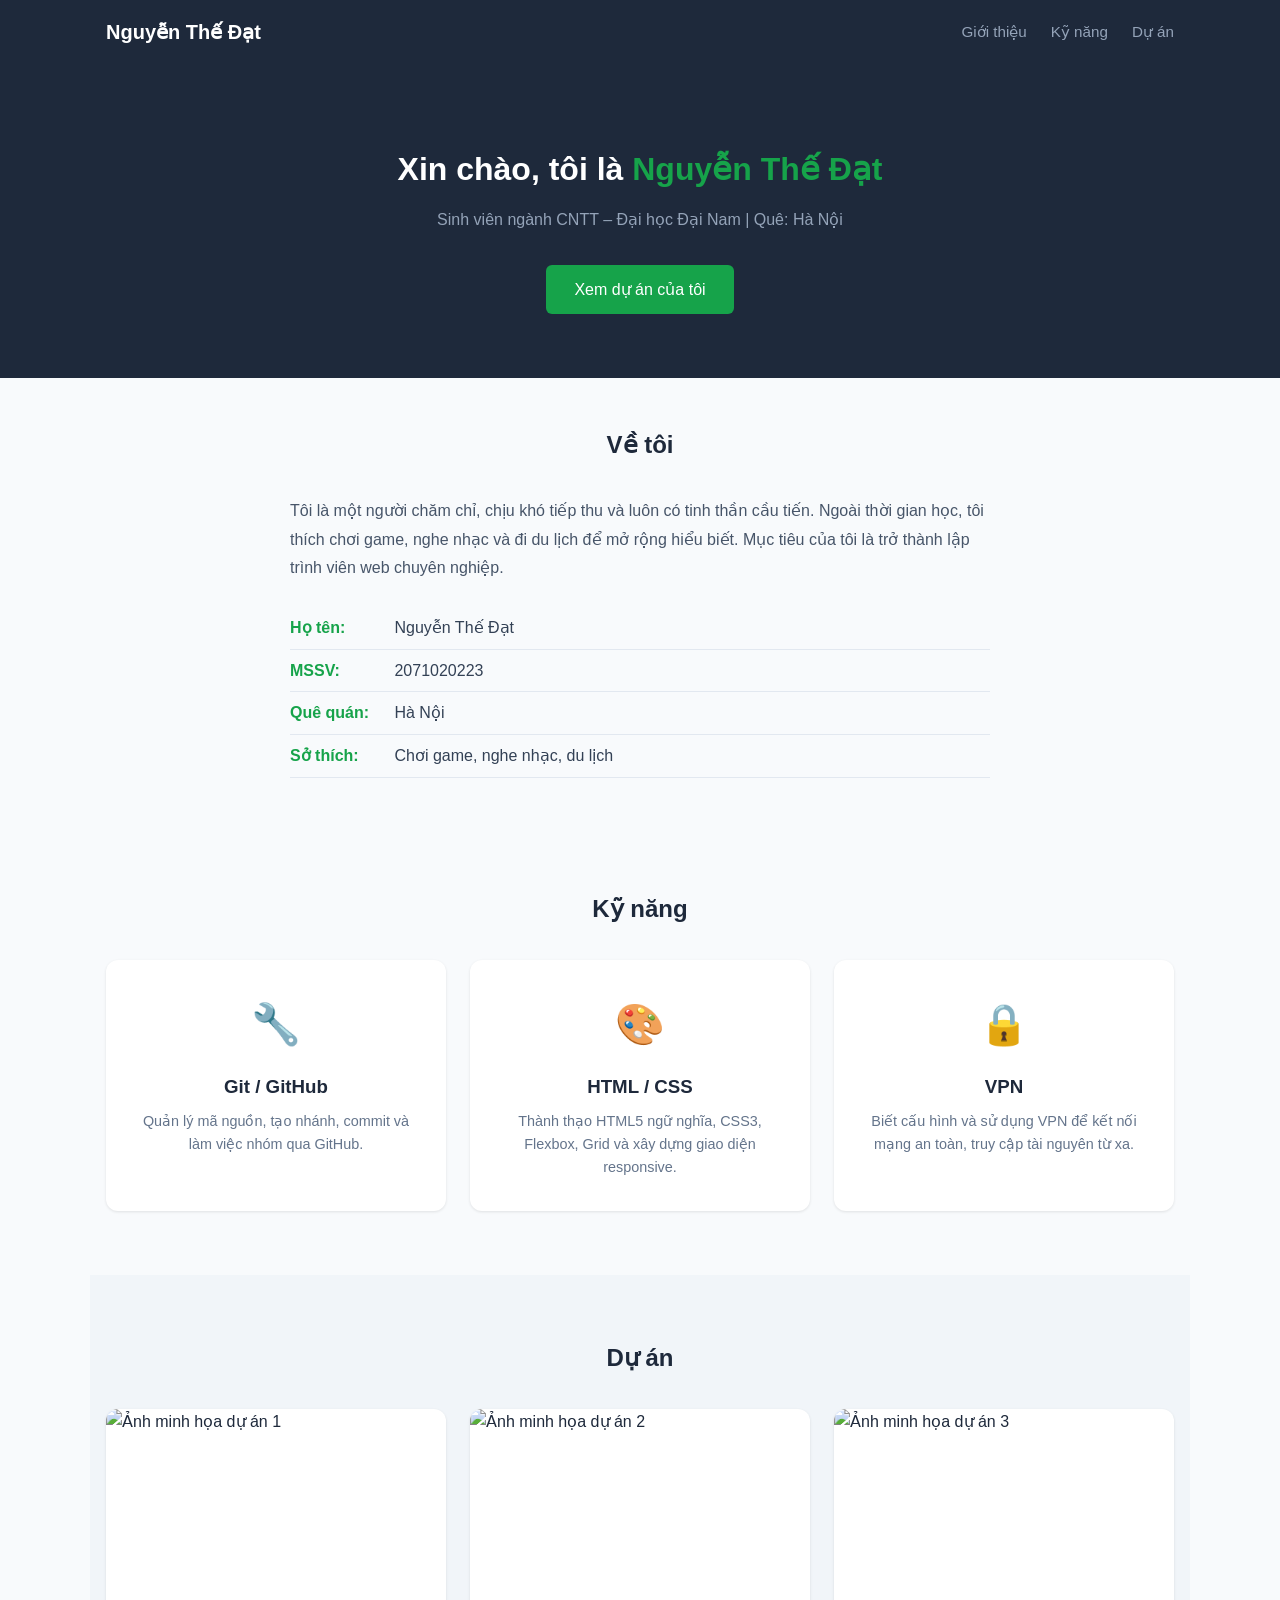
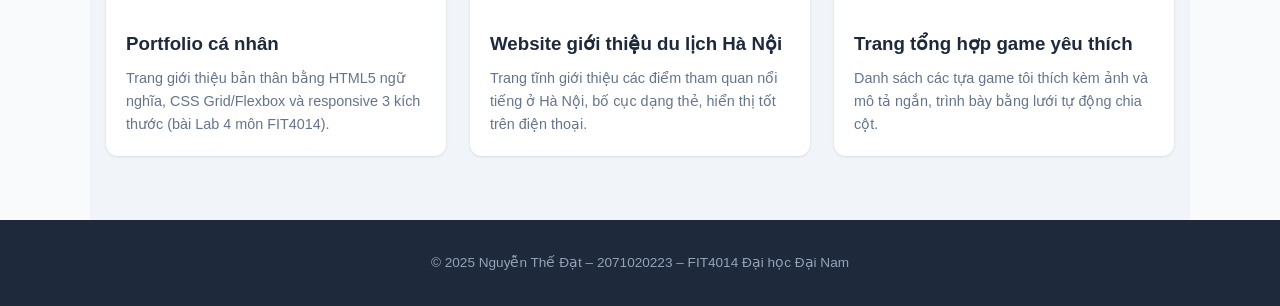
==== index.html @ bc8839b6 "Add files via upload" ====
<!DOCTYPE html>
<html lang="vi">
<head>
  <meta charset="UTF-8">
  <meta name="viewport" content="width=device-width, initial-scale=1.0">
  <!-- ✏️ Thay Nguyễn Thế Đạt bằng tên thật của bạn -->
  <title>Portfolio – Nguyễn Thế Đạt</title>
  <link rel="stylesheet" href="styles.css">
</head>
<body>

  <!-- ===== PHẦN 1: NAVIGATION =====
       Câu 1: Dùng đúng thẻ ngữ nghĩa cho thanh điều hướng -->
  <nav class="nav">
    <div class="nav__container">
      <a href="#" class="nav__logo">Nguyễn Thế Đạt</a>
      <ul class="nav__menu">
        <li><a href="#gioi-thieu">Giới thiệu</a></li>
        <li><a href="#ky-nang">Kỹ năng</a></li>
        <li><a href="#du-an">Dự án</a></li>
      </ul>
    </div>
  </nav>

  <!-- ===== PHẦN 2: NỘI DUNG CHÍNH =====
       Câu 2: Bọc toàn bộ nội dung chính -->
  <main>

    <!-- --- Hero --- -->
    <!-- Câu 3: Thẻ chia phần logic -->
    <section id="gioi-thieu" class="hero">
      <h1>Xin chào, tôi là <span class="hero__name">Nguyễn Thế Đạt</span></h1>
      <p class="hero__desc">Sinh viên ngành CNTT – Đại học Đại Nam | Quê: Hà Nội</p>
      <a href="#du-an" class="btn">Xem dự án của tôi</a>
    </section>

    <!-- --- Giới thiệu bản thân --- -->
    <section class="about">
      <h2 class="section-title">Về tôi</h2>
      <div class="about__content">
        <p class="about__text">Tôi là một người chăm chỉ, chịu khó tiếp thu và luôn có tinh thần cầu tiến. Ngoài thời gian học, tôi thích chơi game, nghe nhạc và đi du lịch để mở rộng hiểu biết. Mục tiêu của tôi là trở thành lập trình viên web chuyên nghiệp.</p>
        <ul class="about__info">
          <li><strong>Họ tên:</strong> Nguyễn Thế Đạt</li>
          <li><strong>MSSV:</strong> 2071020223</li>
          <li><strong>Quê quán:</strong> Hà Nội</li>
          <li><strong>Sở thích:</strong> Chơi game, nghe nhạc, du lịch</li>
        </ul>
      </div>
    </section>

    <!-- --- Skills --- -->
    <section id="ky-nang" class="skills">
      <h2 class="section-title">Kỹ năng</h2>
      <div class="skills__grid">
        <div class="skill-card">
          <span class="skill-card__icon">🔧</span>
          <h3>Git / GitHub</h3>
          <p>Quản lý mã nguồn, tạo nhánh, commit và làm việc nhóm qua GitHub.</p>
        </div>
        <div class="skill-card">
          <span class="skill-card__icon">🎨</span>
          <h3>HTML / CSS</h3>
          <p>Thành thạo HTML5 ngữ nghĩa, CSS3, Flexbox, Grid và xây dựng giao diện responsive.</p>
        </div>
        <div class="skill-card">
          <span class="skill-card__icon">🔒</span>
          <h3>VPN</h3>
          <p>Biết cấu hình và sử dụng VPN để kết nối mạng an toàn, truy cập tài nguyên từ xa.</p>
        </div>
      </div>
    </section>

    <!-- --- Projects --- -->
    <section id="du-an" class="projects">
      <h2 class="section-title">Dự án</h2>
      <div class="projects__grid">

        <!-- Câu 4: Thẻ cho mỗi project card -->
        <article class="card">
          <img src="https://picsum.photos/seed/p1/600/400"
               alt="Ảnh minh họa dự án 1" class="card__img">
          <div class="card__body">
            <h3>Portfolio cá nhân</h3>
            <p>Trang giới thiệu bản thân bằng HTML5 ngữ nghĩa, CSS Grid/Flexbox và responsive 3 kích thước (bài Lab 4 môn FIT4014).</p>
          </div>
        </article>

        <article class="card">
          <img src="https://picsum.photos/seed/p2/600/400"
               alt="Ảnh minh họa dự án 2" class="card__img">
          <div class="card__body">
            <h3>Website giới thiệu du lịch Hà Nội</h3>
            <p>Trang tĩnh giới thiệu các điểm tham quan nổi tiếng ở Hà Nội, bố cục dạng thẻ, hiển thị tốt trên điện thoại.</p>
          </div>
        </article>

        <article class="card">
          <img src="https://picsum.photos/seed/p3/600/400"
               alt="Ảnh minh họa dự án 3" class="card__img">
          <div class="card__body">
            <h3>Trang tổng hợp game yêu thích</h3>
            <p>Danh sách các tựa game tôi thích kèm ảnh và mô tả ngắn, trình bày bằng lưới tự động chia cột.</p>
          </div>
        </article>

      </div>
    </section>

  </main>

  <!-- ===== PHẦN 3: FOOTER =====
       Câu 5: Thẻ chân trang -->
  <footer class="footer">
    <p>&copy; 2025 Nguyễn Thế Đạt – 2071020223 – FIT4014 Đại học Đại Nam</p>
  </footer>

</body>
</html>
---- styles.css ----
/* ============================================
   BÀI KIỂM TRA A2.1 – FIT4014
   ============================================ */

/* --- Bảng màu theo MSSV ---
   00-19 Blue:   #2563eb / #1d4ed8
   20-39 Green:  #16a34a / #15803d
   40-59 Purple: #7c3aed / #6d28d9
   60-79 Orange: #ea580c / #c2410c
   80-99 Pink:   #db2777 / #be185d
   MSSV ...223 → 2 số cuối 23 → nhóm 20-39 → Xanh lá (Green) */
:root {
  --accent: #16a34a;
  --accent-dark: #15803d;
}

/* --- Reset --- */
*,
*::before,
*::after {
  margin: 0;
  padding: 0;
  box-sizing: border-box;      /* (6) */
}

body {
  font-family: "Segoe UI", Arial, sans-serif;
  line-height: 1.6;
  color: #1e293b;
  background-color: #f8fafc;
}

img {
  max-width: 100%;
  display: block;
}

/* --- Navigation --- */
.nav {
  background-color: #1e293b;
  padding: 1rem 0;
  position: sticky;
  top: 0;
  z-index: 100;
}

.nav__container {
  max-width: 1100px;
  margin: 0 auto;
  padding: 0 1rem;
  display: flex;               /* (7) */
  justify-content: space-between; /* (8) */
  align-items: center;
}

.nav__logo {
  color: #fff;
  font-weight: 700;
  font-size: 1.25rem;
  text-decoration: none;
}

.nav__menu {
  list-style: none;
  display: flex;               /* (7) */
  gap: 1.5rem;
}

.nav__menu a {
  color: #94a3b8;
  text-decoration: none;
  font-size: 0.95rem;
}

.nav__menu a:hover {
  color: #fff;
}

/* --- Hero --- */
.hero {
  text-align: center;
  padding: 5rem 1rem 4rem;     /* (9) */
  background-color: #1e293b;
  color: #fff;
}

.hero h1 {
  font-size: 2rem;
  margin-bottom: 0.75rem;      /* (10) */
}

.hero__name {
  color: var(--accent);
}

.hero__desc {
  color: #94a3b8;
  margin-bottom: 2rem;
}

/* --- Button --- */
.btn {
  display: inline-block;
  background-color: var(--accent);
  color: #fff;
  padding: 0.75rem 1.75rem;
  border: none;
  border-radius: 6px;          /* (11) */
  font-size: 1rem;
  cursor: pointer;
  text-decoration: none;
}

.btn:hover {
  background-color: var(--accent-dark);
}

/* --- Section chung --- */
.section-title {
  text-align: center;
  font-size: 1.5rem;
  margin-bottom: 2rem;
  color: #1e293b;
}

/* --- Về tôi (About) --- */
.about {
  max-width: 1100px;
  margin: 0 auto;
  padding: 3rem 1rem;
}

.about__content {
  max-width: 700px;
  margin: 0 auto;
}

.about__text {
  color: #475569;
  margin-bottom: 1.5rem;
  line-height: 1.8;
}

.about__info {
  list-style: none;
  padding: 0;
}

.about__info li {
  padding: 0.5rem 0;
  border-bottom: 1px solid #e2e8f0;
  color: #334155;
}

.about__info li strong {
  color: var(--accent);
  min-width: 100px;
  display: inline-block;
}

/* --- Skills --- */
.skills {
  max-width: 1100px;
  margin: 0 auto;
  padding: 4rem 1rem;
}

.skills__grid {
  display: grid;                        /* (12) */
  grid-template-columns: repeat(3, 1fr); /* (13) */
  gap: 1.5rem;
}

.skill-card {
  background: #fff;
  padding: 2rem;
  border-radius: 12px;
  text-align: center;
  box-shadow: 0 1px 3px rgba(0, 0, 0, 0.1); /* (14) */
}

.skill-card__icon {
  font-size: 2.5rem;
  display: block;
  margin-bottom: 1rem;
}

.skill-card h3 {
  margin-bottom: 0.5rem;
  color: #1e293b;
}

.skill-card p {
  color: #64748b;
  font-size: 0.9rem;
}

/* --- Projects --- */
.projects {
  max-width: 1100px;
  margin: 0 auto;
  padding: 4rem 1rem;
  background-color: #f1f5f9;
}

.projects__grid {
  display: grid;
  grid-template-columns: repeat(auto-fit, minmax(300px, 1fr)); /* (15) */
  gap: 1.5rem;
}

/* --- Card --- */
.card {
  background: #fff;
  border-radius: 12px;
  overflow: hidden;            /* (16) */
  box-shadow: 0 1px 3px rgba(0, 0, 0, 0.1);
}

.card__img {
  width: 100%;
  height: 200px;
  object-fit: cover;           /* (17) */
}

.card__body {
  padding: 1.25rem;
}

.card__body h3 {
  margin-bottom: 0.5rem;
  color: #1e293b;
}

.card__body p {
  color: #64748b;
  font-size: 0.9rem;
}

/* --- Footer --- */
.footer {
  text-align: center;
  padding: 2rem 1rem;
  background-color: #1e293b;
  color: #94a3b8;
  font-size: 0.85rem;
}

/* =============================================
   PHẦN RESPONSIVE – Media Queries
   ============================================= */

/* ----- Breakpoint 1: Tablet (≤ 768px) ----- */
@media (max-width: 768px) {       /* (18) */

  .skills__grid {
    grid-template-columns: 1fr 1fr;
  }

  .hero h1 {
    font-size: 1.75rem;
  }
}

/* ----- Breakpoint 2: Mobile (≤ 480px) ----- */
@media (max-width: 480px) {       /* (19) */

  .nav__container {
    flex-direction: column;       /* (20) */
    gap: 0.75rem;
  }

  .nav__menu {
    gap: 1rem;
  }

  .skills__grid {
    grid-template-columns: 1fr;   /* (21) */
  }

  .projects__grid {
    grid-template-columns: 1fr;   /* (21) */
  }

  .hero h1 {
    font-size: 1.35rem;
  }

  .hero__desc {
    font-size: 0.9rem;
  }
}
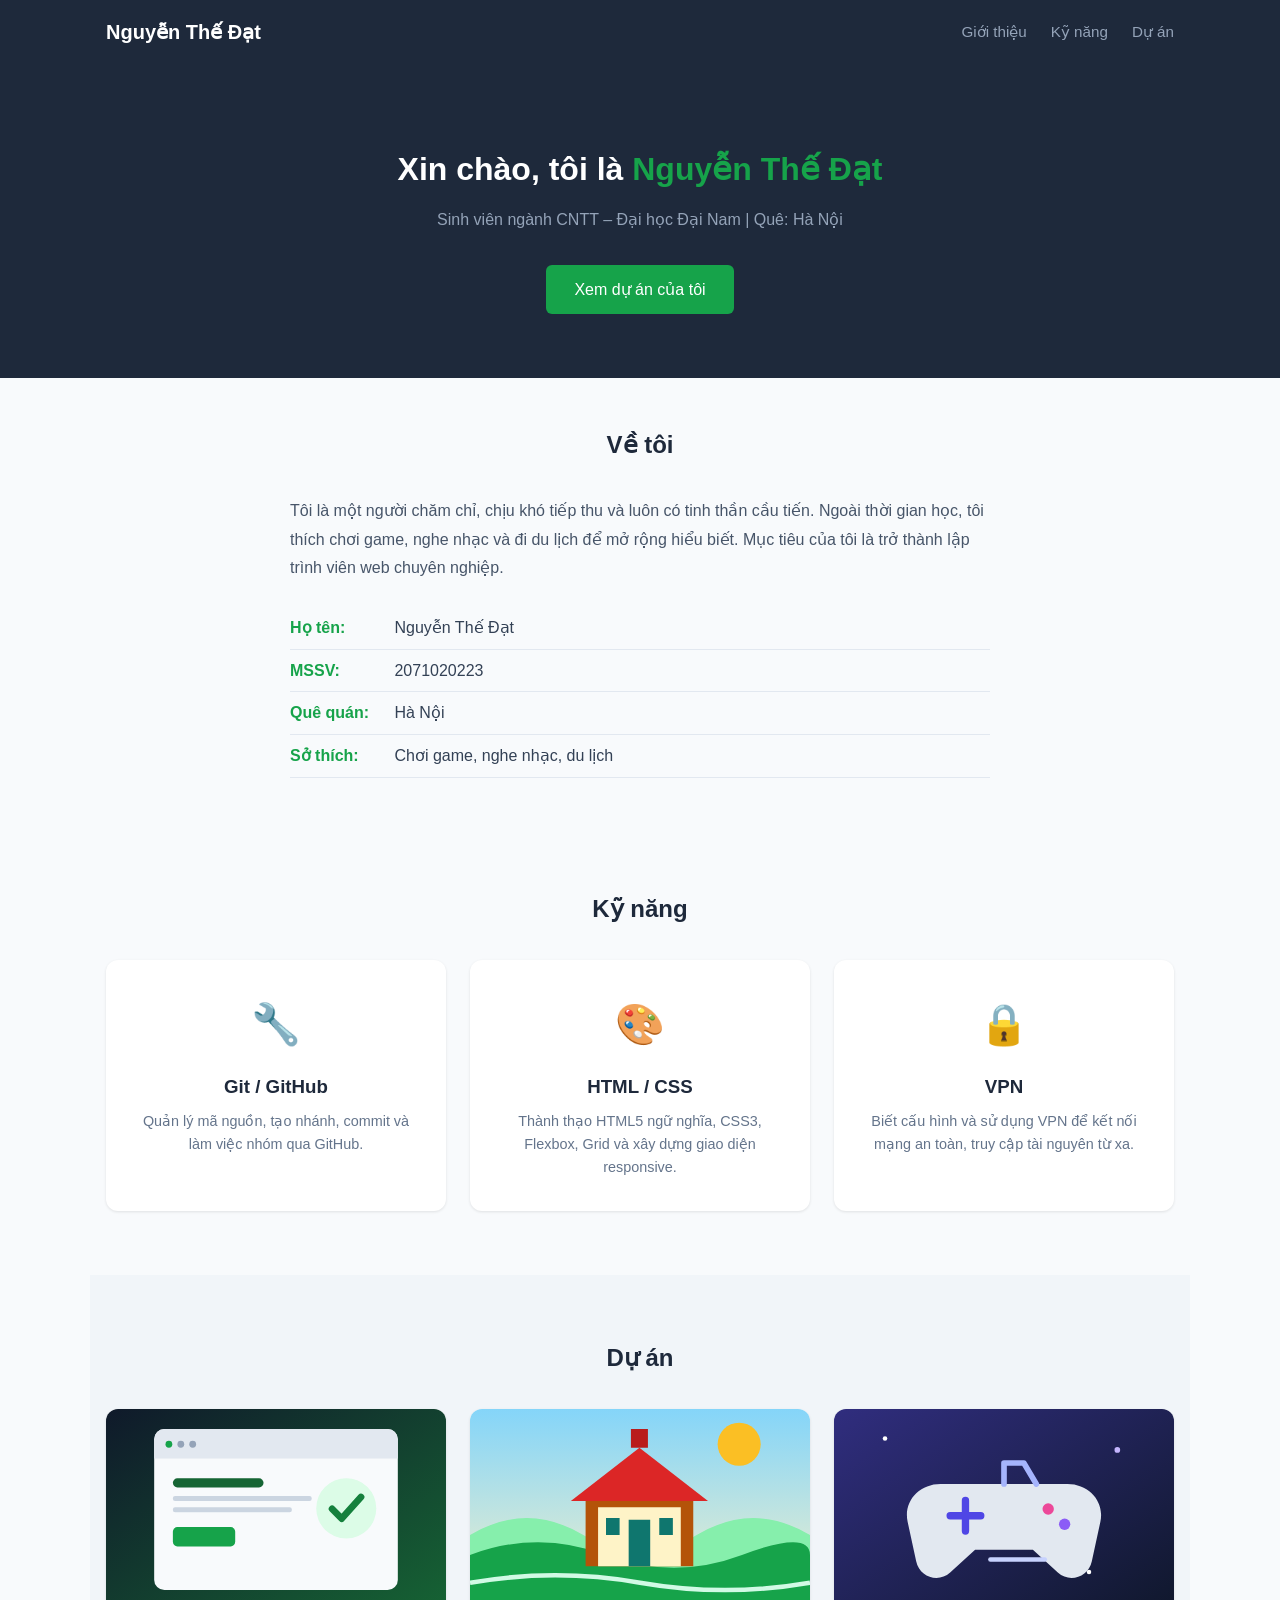
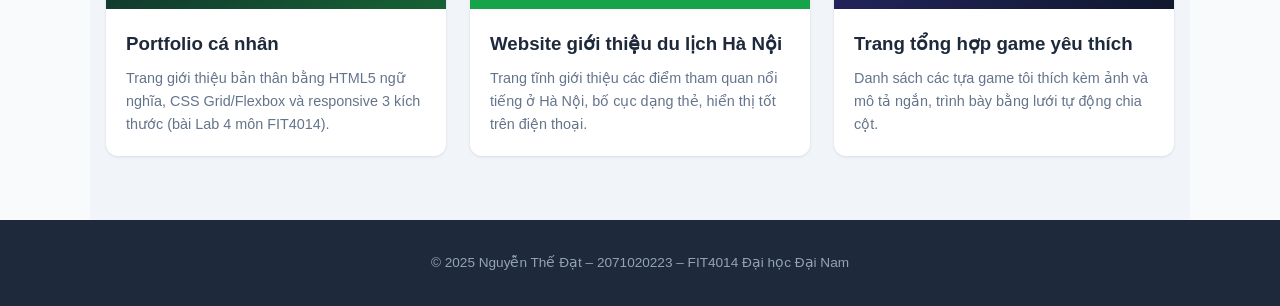
==== commit 73877e25: "AI.V2" ====
--- a/index.html
+++ b/index.html
@@ -77,7 +77,7 @@
 
         <!-- Câu 4: Thẻ cho mỗi project card -->
         <article class="card">
-          <img src="https://picsum.photos/seed/p1/600/400"
+          <img src="assets/portfolio.svg"
                alt="Ảnh minh họa dự án 1" class="card__img">
           <div class="card__body">
             <h3>Portfolio cá nhân</h3>
@@ -86,7 +86,7 @@
         </article>
 
         <article class="card">
-          <img src="https://picsum.photos/seed/p2/600/400"
+          <img src="assets/hanoi-travel.svg"
                alt="Ảnh minh họa dự án 2" class="card__img">
           <div class="card__body">
             <h3>Website giới thiệu du lịch Hà Nội</h3>
@@ -95,7 +95,7 @@
         </article>
 
         <article class="card">
-          <img src="https://picsum.photos/seed/p3/600/400"
+          <img src="assets/games.svg"
                alt="Ảnh minh họa dự án 3" class="card__img">
           <div class="card__body">
             <h3>Trang tổng hợp game yêu thích</h3>
